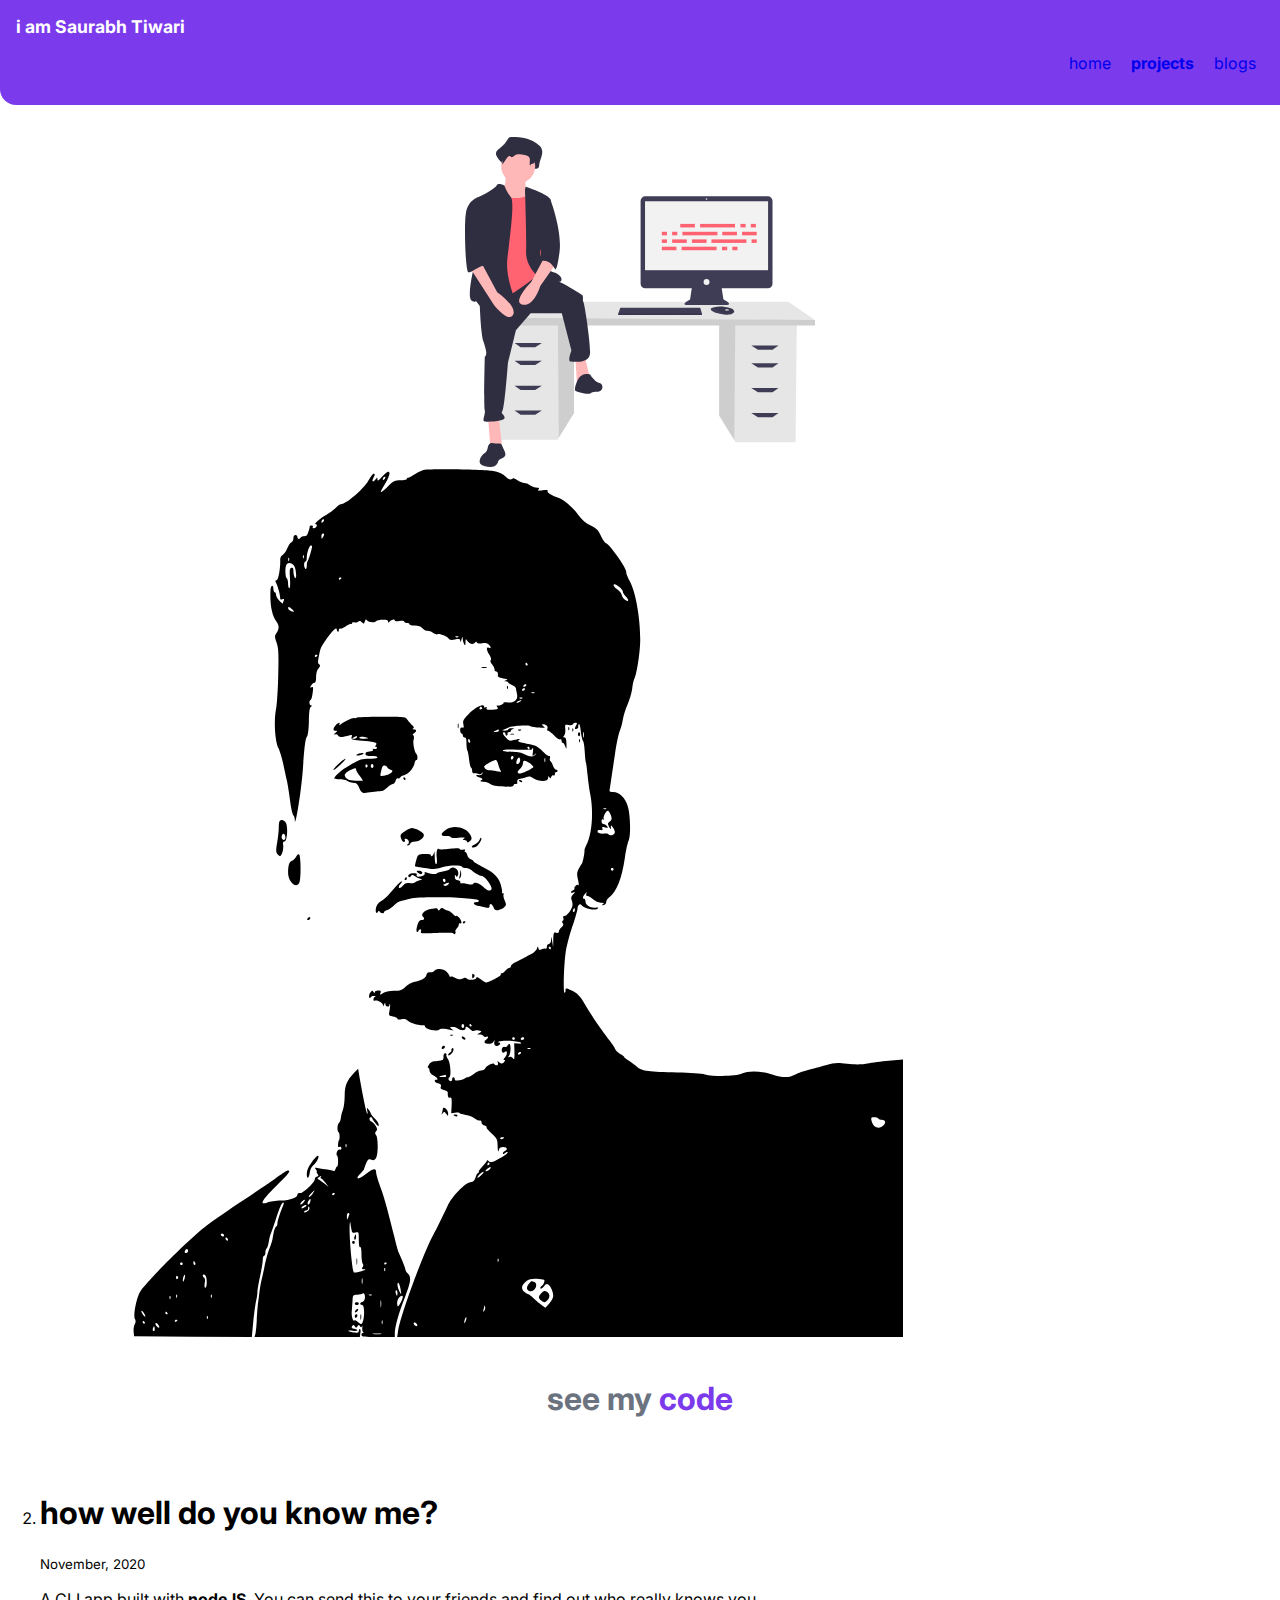
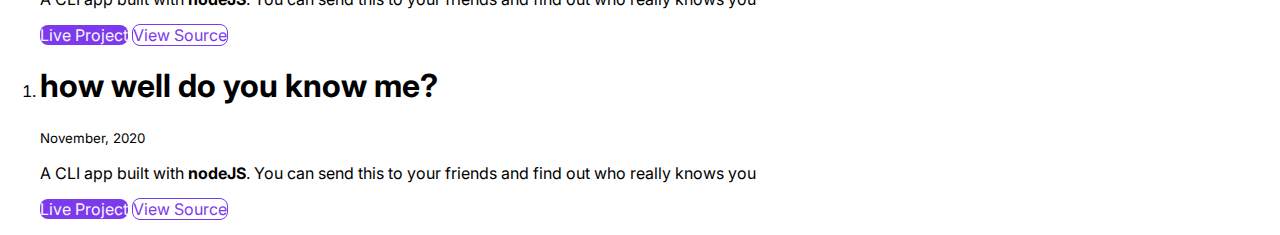
==== projects.html @ 7b71f0d9 "work progress" ====
<!DOCTYPE html>
<html lang="en">
<head>
    <meta charset="UTF-8">
    <meta http-equiv="X-UA-Compatible" content="IE=edge">
    <meta name="viewport" content="width=device-width, initial-scale=1.0">
    <link href="style.css" rel="stylesheet" />
    <title>projects | saurabh tiwari</title>
</head>
<body>
    <nav class="navigation container">

        <div class="nav-brand">i am Saurabh Tiwari</div>
        <ul class="list-non-bullet nav-pills">
            <li class="list-item-inline">
                <a class="link" href="/">home</a>
            </li>
            <li class="list-item-inline">
                <a class="link link-active"  href="/projects.html">projects</a>
            </li>
            <li class="list-item-inline">
                <a class="link" href="/blogs.html">blogs</a>
            </li>
        </ul>
    </nav>
    <header class="hero">

        <img  class="hero-img" src="images/hero.svg"/>
        <img src="images/st.svg"/>
        <h1 class="hero-heading">see my <span class="heading-inverted">code</span></h1>
    </header>


    <ol reversed>
        <li>
            <h1>how well do you know me?</h1>
            <small>November, 2020</small>
            <p>A CLI app built with <strong>nodeJS</strong>. You can send this to your friends and find out who really knows you </p>
            <a class="link link-primary" href="https://replit.com/@saurabhtiwari11/endgamew#index.js">Live Project</a>
            <a class="link link-secondary" href="https://github.com/saurabhsmasher">View Source</a>
        </li>

        <li>
            <h1>how well do you know me?</h1>
            <small>November, 2020</small>
            <p>A CLI app built with <strong>nodeJS</strong>. You can send this to your friends and find out who really knows you </p>
            <a class="link link-primary" href="https://replit.com/@saurabhtiwari11/endgamew#index.js">Live Project</a>
            <a class="link link-secondary" href="https://github.com/saurabhsmasher">View Source</a>
        </li>
   
    </ul>


</body>
</html>
---- style.css ----
@import url('https://fonts.googleapis.com/css2?family=Inter:wght@500&display=swap');



:root{
    --primary-color: #7C3AED;
    --dark-gray: #6B7280; 
    --off-white:
    #F3F4F6;
}
body{
    font-family: 'Inter', sans-serif;
    margin: 0px;
}

hr{

margin: 2rem 0rem;

}
/** container**/
.container{
    padding-left: 1rem;
    padding-right: 1rem;
}
.container-center {
    max-width:600px;
    margin:auto;
}
/**links**/
.link
{
    box-sizing: border-box;
    text-decoration:none;
    padding:0.rem 1rem;
    margin-top: 1rem;
    margin-bottom: 1rem;
}
.link-primary {
    background-color:var(--primary-color);
    border-radius:0.5rem;
    color:rgb(248, 246, 250)

}

.link-secondary {
    color:var(--primary-color);
    border-radius:0.5rem;
    border:1px solid var(--primary-color);
}

.list-non-bullet{
    list-style:none;
}
.list-item-inline{
    display:inline;
    padding: 0rem 0.5rem;
}

.navigation{
    background-color: var(--primary-color);
    color:white;
    padding:1rem;
    border-bottom-left-radius:1rem;
}
.navigation .nav-brand{
    font-weight:bold;
    font-size:1.1rem;
}
.navigation .nav-pills{
    text-align: right;
}

.navigation link {
    color:white;
}
.navigation .link-active{
    font-weight: bold;
}

.hero {
    padding:2rem;
}

.hero .hero-img{
    max-width:350px;
    display: block;
    margin: auto;
}
.hero .hero-heading{
   text-align :center;
    padding-top: 1rem;
    color: var(--dark-gray );
}
.hero .hero-heading .heading-inverted{
    color: var(--primary-color);
}

.section{
    padding: 2rem;
}
.section h1,h2,h3 {
    text-align: center;
   
}

.ow {
    background-color: var(--off-white);
}
.footer{
    background-color:var(--primary-color);
    padding: 2rem 1rem;
    text-align: center;
    color:white
}
.footer .link{
    color: white
}


.footer .footer-header{
    font-weight: bold;
    font-size: large;

}
.footer ul{
    padding-inline-start: 0px;
}
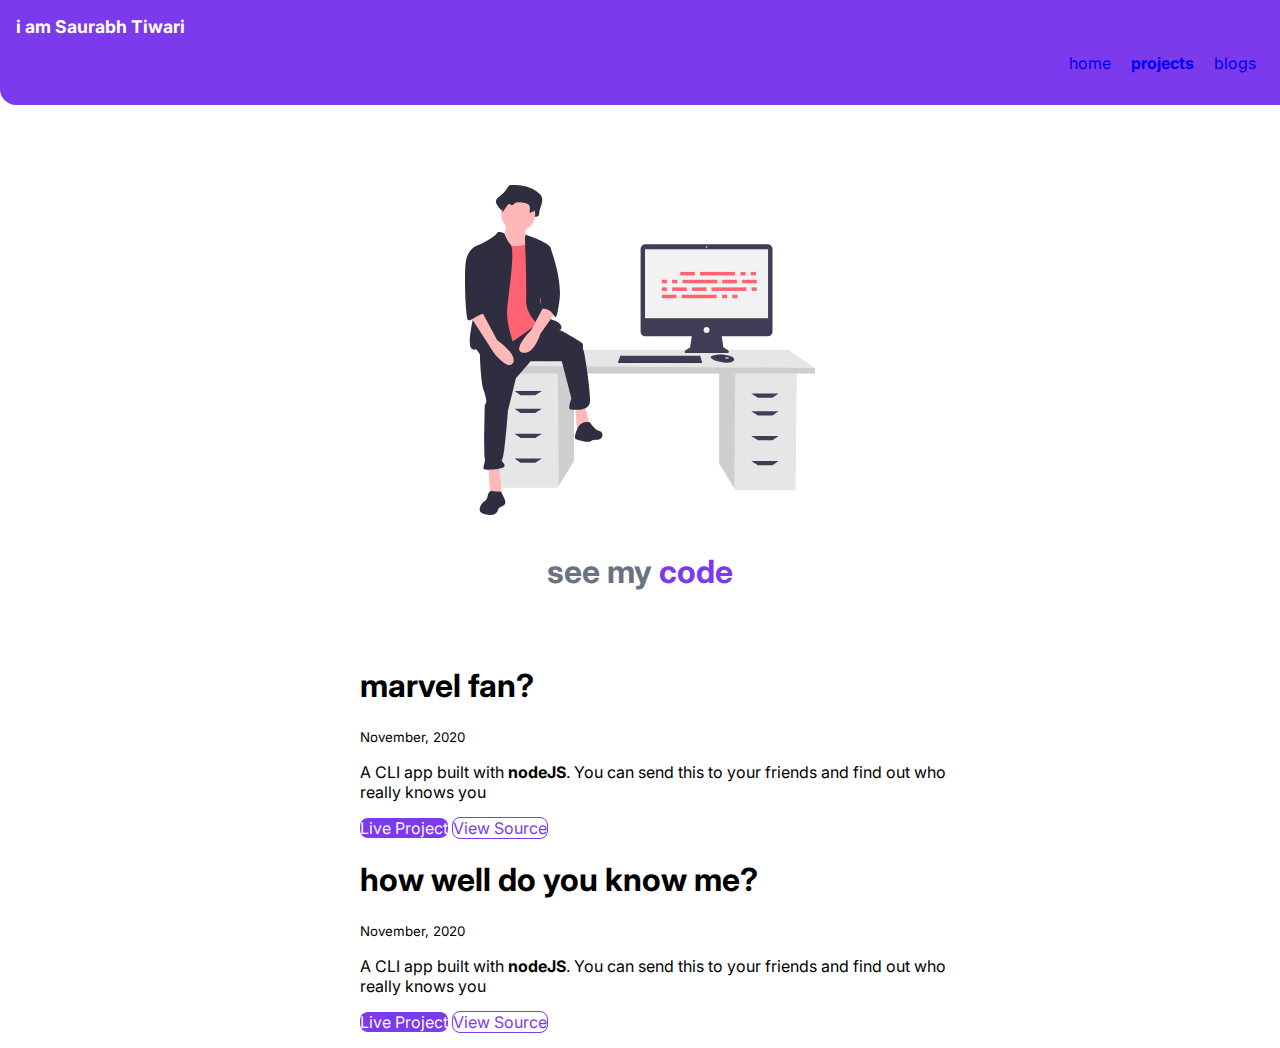
==== commit 4528b922: "finally done my website" ====
--- a/projects.html
+++ b/projects.html
@@ -26,26 +26,35 @@
     <header class="hero">
 
         <img  class="hero-img" src="images/hero.svg"/>
-        <img src="images/st.svg"/>
+       
         <h1 class="hero-heading">see my <span class="heading-inverted">code</span></h1>
     </header>
 
 
-    <ol reversed>
+    <ul class="list-non-bullet">
         <li>
-            <h1>how well do you know me?</h1>
-            <small>November, 2020</small>
-            <p>A CLI app built with <strong>nodeJS</strong>. You can send this to your friends and find out who really knows you </p>
-            <a class="link link-primary" href="https://replit.com/@saurabhtiwari11/endgamew#index.js">Live Project</a>
-            <a class="link link-secondary" href="https://github.com/saurabhsmasher">View Source</a>
+            <div class="container container-center margin-md">
+
+                <h1>marvel fan?</h1>
+                <small>November, 2020</small>
+                <p>A CLI app built with <strong>nodeJS</strong>. You can send this to your friends and find out who really knows you </p>
+                <a class="link link-primary" href="https://replit.com/@saurabhtiwari11/endgamew#index.js">Live Project</a>
+                <a class="link link-secondary" href="https://github.com/saurabhsmasher">View Source</a>
+            </div>
+           
         </li>
 
         <li>
-            <h1>how well do you know me?</h1>
-            <small>November, 2020</small>
-            <p>A CLI app built with <strong>nodeJS</strong>. You can send this to your friends and find out who really knows you </p>
-            <a class="link link-primary" href="https://replit.com/@saurabhtiwari11/endgamew#index.js">Live Project</a>
-            <a class="link link-secondary" href="https://github.com/saurabhsmasher">View Source</a>
+            <div class="container container-center margin-md">
+                <h1>how well do you know me?</h1>
+                <small>November, 2020</small>
+                <p>A CLI app built with <strong>nodeJS</strong>. You can send this to your friends and find out who really knows you </p>
+                <a class="link link-primary" href="https://replit.com/@saurabhtiwari11/endgamew#index.js">Live Project</a>
+                <a class="link link-secondary" href="https://github.com/saurabhsmasher">View Source</a>
+
+
+            </div>
+           
         </li>
    
     </ul>
--- a/style.css
+++ b/style.css
@@ -17,6 +17,10 @@
 
 margin: 2rem 0rem;
 
+}
+
+.margin-md{
+    margin: 2rem;
 }
 /** container**/
 .container{
@@ -80,6 +84,7 @@
 
 .hero {
     padding:2rem;
+    padding-top: 5rem;
 }
 
 .hero .hero-img{
